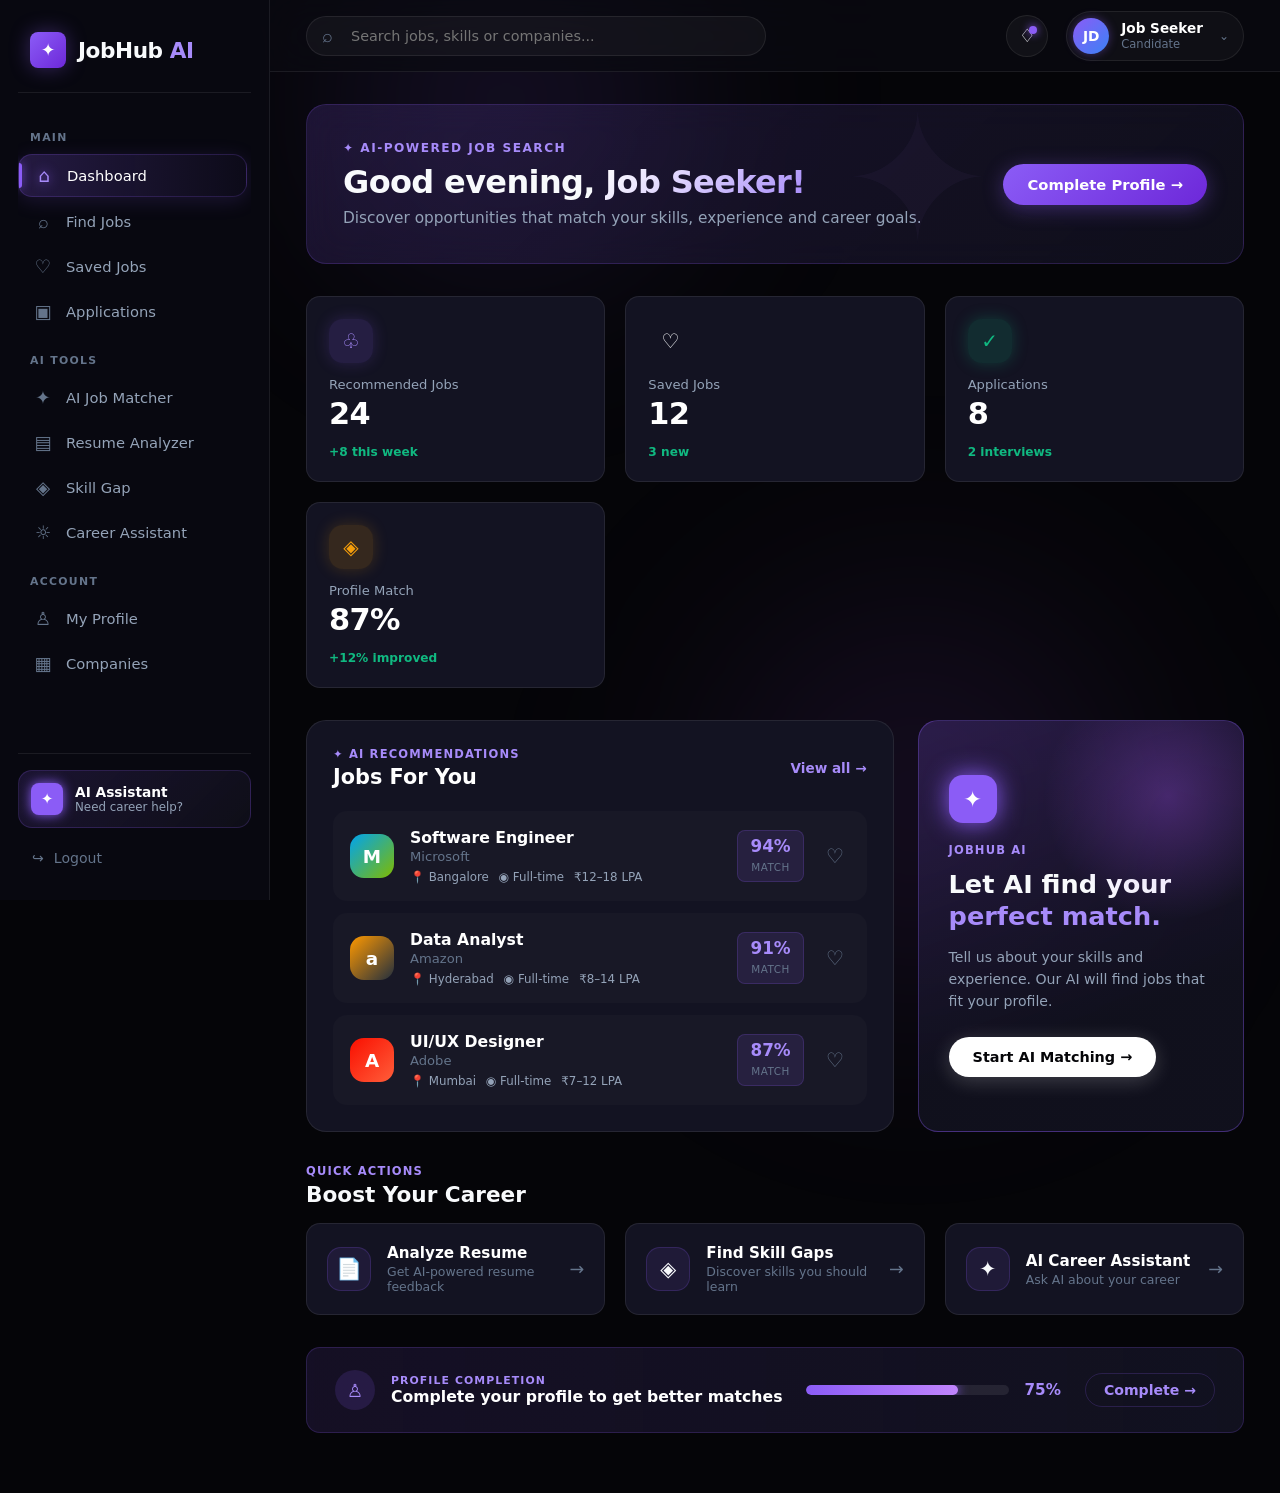
==== FrontEnd/pages/dashboard.html @ 80e3de75 "feat: complete JobHub AI Portal frontend suite and Java backend engine" ====
<!DOCTYPE html>
<html lang="en">

<head>
    <meta charset="UTF-8">
    <meta name="viewport" content="width=device-width, initial-scale=1.0">

    <title>Dashboard | JobHub AI</title>

    <link rel="stylesheet" href="../css/dashboard.css">
</head>

<body>

    <!-- ============================= -->
    <!-- SIDEBAR -->
    <!-- ============================= -->

    <aside class="sidebar">

        <div class="logo">
            <span class="logo-icon">✦</span>
            <span>JobHub <b>AI</b></span>
        </div>

        <nav class="sidebar-nav">

            <p class="nav-title">MAIN</p>

            <a href="dashboard.html" class="nav-item active">
                <span>⌂</span>
                Dashboard
            </a>

            <a href="job.html" class="nav-item">
                <span>⌕</span>
                Find Jobs
            </a>

            <a href="saved-jobs.html" class="nav-item">
                <span>♡</span>
                Saved Jobs
            </a>

            <a href="application.html" class="nav-item">
                <span>▣</span>
                Applications
            </a>


            <p class="nav-title">AI TOOLS</p>

            <a href="ai-matcher.html" class="nav-item">
                <span>✦</span>
                AI Job Matcher
            </a>

            <a href="resume-analyzer.html" class="nav-item">
                <span>▤</span>
                Resume Analyzer
            </a>

            <a href="skill-gap.html" class="nav-item">
                <span>◈</span>
                Skill Gap
            </a>

            <a href="career-assistant.html" class="nav-item">
                <span>☼</span>
                Career Assistant
            </a>


            <p class="nav-title">ACCOUNT</p>

            <a href="profile.html" class="nav-item">
                <span>♙</span>
                My Profile
            </a>

            <a href="companies.html" class="nav-item">
                <span>▦</span>
                Companies
            </a>

        </nav>


        <!-- SIDEBAR BOTTOM -->

        <div class="sidebar-bottom">

            <div class="ai-mini-card">

                <div class="ai-mini-icon">✦</div>

                <div>
                    <strong>AI Assistant</strong>
                    <p>Need career help?</p>
                </div>

            </div>

            <a href="login.html" class="logout-btn">
                <span>↪</span>
                Logout
            </a>

        </div>

    </aside>


    <!-- ============================= -->
    <!-- MAIN CONTENT -->
    <!-- ============================= -->

    <main class="main-content">

        <!-- TOP NAVBAR -->

        <header class="topbar">

            <div class="mobile-logo">
                ✦ JobHub <b>AI</b>
            </div>

            <div class="topbar-search">

                <span>⌕</span>

                <input
                    type="text"
                    id="dashboardSearch"
                    placeholder="Search jobs, skills or companies..."
                >

            </div>

            <div class="topbar-right">

                <button class="notification-btn" id="notificationBtn">
                    ♢
                    <span class="notification-dot"></span>
                </button>

                <div class="profile-mini" id="profileMenu">

                    <div class="avatar">
                        JD
                    </div>

                    <div class="profile-mini-info">
                        <strong>Job Seeker</strong>
                        <span>Candidate</span>
                    </div>

                    <span class="profile-arrow">⌄</span>

                </div>

            </div>

        </header>


        <!-- ============================= -->
        <!-- DASHBOARD BODY -->
        <!-- ============================= -->

        <section class="dashboard-body">


            <!-- WELCOME -->

            <div class="welcome-section">

                <div>

                    <p class="welcome-label">
                        ✦ AI-POWERED JOB SEARCH
                    </p>

                    <h1>
                        Welcome back,
                        <span>Job Seeker!</span>
                    </h1>

                    <p class="welcome-text">
                        Discover opportunities that match your skills,
                        experience and career goals.
                    </p>

                </div>

                <a href="profile.html" class="profile-complete">
                    Complete Profile →
                </a>

            </div>


            <!-- STATS -->

            <div class="stats-grid">

                <div class="stat-card">

                    <div class="stat-icon purple">
                        ♧
                    </div>

                    <div>
                        <span>Recommended Jobs</span>
                        <strong>24</strong>
                    </div>

                    <small>+8 this week</small>

                </div>


                <div class="stat-card">

                    <div class="stat-icon blue">
                        ♡
                    </div>

                    <div>
                        <span>Saved Jobs</span>
                        <strong>12</strong>
                    </div>

                    <small>3 new</small>

                </div>


                <div class="stat-card">

                    <div class="stat-icon green">
                        ✓
                    </div>

                    <div>
                        <span>Applications</span>
                        <strong>8</strong>
                    </div>

                    <small>2 interviews</small>

                </div>


                <div class="stat-card">

                    <div class="stat-icon orange">
                        ◈
                    </div>

                    <div>
                        <span>Profile Match</span>
                        <strong>87%</strong>
                    </div>

                    <small>+12% improved</small>

                </div>

            </div>


            <!-- MAIN GRID -->

            <div class="content-grid">


                <!-- RECOMMENDED JOBS -->

                <section class="dashboard-card jobs-card">

                    <div class="card-heading">

                        <div>

                            <span class="card-kicker">
                                ✦ AI RECOMMENDATIONS
                            </span>

                            <h2>Jobs For You</h2>

                        </div>

                        <a href="job.html">
                            View all →
                        </a>

                    </div>


                    <!-- JOB 1 -->

                    <div class="job-item">

                        <div class="company-logo microsoft">
                            M
                        </div>

                        <div class="job-info">

                            <h3>Software Engineer</h3>

                            <p>Microsoft</p>

                            <div class="job-meta">
                                <span>📍 Bangalore</span>
                                <span>◉ Full-time</span>
                                <span>₹12–18 LPA</span>
                            </div>

                        </div>

                        <div class="match-score">
                            <strong>94%</strong>
                            <span>Match</span>
                        </div>

                        <button class="save-job">♡</button>

                    </div>


                    <!-- JOB 2 -->

                    <div class="job-item">

                        <div class="company-logo amazon">
                            a
                        </div>

                        <div class="job-info">

                            <h3>Data Analyst</h3>

                            <p>Amazon</p>

                            <div class="job-meta">
                                <span>📍 Hyderabad</span>
                                <span>◉ Full-time</span>
                                <span>₹8–14 LPA</span>
                            </div>

                        </div>

                        <div class="match-score">
                            <strong>91%</strong>
                            <span>Match</span>
                        </div>

                        <button class="save-job">♡</button>

                    </div>


                    <!-- JOB 3 -->

                    <div class="job-item">

                        <div class="company-logo adobe">
                            A
                        </div>

                        <div class="job-info">

                            <h3>UI/UX Designer</h3>

                            <p>Adobe</p>

                            <div class="job-meta">
                                <span>📍 Mumbai</span>
                                <span>◉ Full-time</span>
                                <span>₹7–12 LPA</span>
                            </div>

                        </div>

                        <div class="match-score">
                            <strong>87%</strong>
                            <span>Match</span>
                        </div>

                        <button class="save-job">♡</button>

                    </div>

                </section>


                <!-- AI CAREER CARD -->

                <section class="dashboard-card ai-card">

                    <div class="ai-glow"></div>

                    <div class="ai-icon">
                        ✦
                    </div>

                    <span class="card-kicker">
                        JOBHUB AI
                    </span>

                    <h2>
                        Let AI find your
                        <span>perfect match.</span>
                    </h2>

                    <p>
                        Tell us about your skills and experience.
                        Our AI will find jobs that fit your profile.
                    </p>

                    <a href="ai-matcher.html" class="ai-button">
                        Start AI Matching →
                    </a>

                </section>

            </div>


            <!-- QUICK ACTIONS -->

            <section class="quick-section">

                <div class="section-title">

                    <div>
                        <span class="card-kicker">QUICK ACTIONS</span>
                        <h2>Boost Your Career</h2>
                    </div>

                </div>


                <div class="quick-grid">


                    <a href="resume-analyzer.html" class="quick-card">

                        <div class="quick-icon">
                            📄
                        </div>

                        <div>
                            <h3>Analyze Resume</h3>
                            <p>Get AI-powered resume feedback</p>
                        </div>

                        <span>→</span>

                    </a>


                    <a href="skill-gap.html" class="quick-card">

                        <div class="quick-icon">
                            ◈
                        </div>

                        <div>
                            <h3>Find Skill Gaps</h3>
                            <p>Discover skills you should learn</p>
                        </div>

                        <span>→</span>

                    </a>


                    <a href="career-assistant.html" class="quick-card">

                        <div class="quick-icon">
                            ✦
                        </div>

                        <div>
                            <h3>AI Career Assistant</h3>
                            <p>Ask AI about your career</p>
                        </div>

                        <span>→</span>

                    </a>

                </div>

            </section>


            <!-- PROFILE COMPLETION -->

            <section class="profile-progress-card">

                <div class="progress-info">

                    <div class="progress-icon">
                        ♙
                    </div>

                    <div>

                        <span>PROFILE COMPLETION</span>

                        <h3>
                            Complete your profile to get better matches
                        </h3>

                    </div>

                </div>


                <div class="progress-container">

                    <div class="progress-bar">

                        <div
                            class="progress-fill"
                            style="width: 75%;"
                        ></div>

                    </div>

                    <strong>75%</strong>

                </div>


                <a href="profile.html">
                    Complete →
                </a>

            </section>


        </section>

    </main>


    <script src="../js/dashboard.js"></script>

</body>

</html>
---- FrontEnd/css/dashboard.css ----
/* =========================================================
   JOBHUB AI - DASHBOARD STYLES
   Purple + Black + Glassmorphism AI Portal Theme
   ========================================================= */

:root {
    --primary: #8b5cf6;
    --primary-dark: #6d28d9;
    --primary-light: #a78bfa;
    --primary-glow: rgba(139, 92, 246, 0.35);
    --secondary-glow: rgba(168, 85, 247, 0.25);

    --black: #050508;
    --dark: #0a0a12;
    --dark-surface: #0f0f1a;
    --dark-card: #131322;
    --dark-card-hover: #19192c;
    --dark-border: rgba(139, 92, 246, 0.2);
    --border-subtle: rgba(255, 255, 255, 0.08);

    --text: #f8fafc;
    --text-secondary: #94a3b8;
    --text-muted: #64748b;

    --success: #10b981;
    --success-glow: rgba(16, 185, 129, 0.25);
    --warning: #f59e0b;
    --danger: #ef4444;
    --info: #38bdf8;

    --font: 'Segoe UI', system-ui, -apple-system, BlinkMacSystemFont, Roboto, sans-serif;
    --radius-sm: 8px;
    --radius-md: 14px;
    --radius-lg: 20px;
    --radius-full: 9999px;

    --transition: all 0.3s cubic-bezier(0.4, 0, 0.2, 1);
}

* {
    margin: 0;
    padding: 0;
    box-sizing: border-box;
}

body {
    font-family: var(--font);
    background: var(--black);
    color: var(--text);
    min-height: 100vh;
    display: flex;
    overflow-x: hidden;
    position: relative;
}

/* Ambient Moving AI Background Orbs */
body::before,
body::after {
    content: '';
    position: fixed;
    border-radius: 50%;
    pointer-events: none;
    z-index: 0;
    filter: blur(100px);
}

body::before {
    width: 500px;
    height: 500px;
    background: radial-gradient(circle, rgba(139, 92, 246, 0.18), transparent 70%);
    top: -150px;
    left: 20%;
    animation: floatOrbOne 18s ease-in-out infinite alternate;
}

body::after {
    width: 600px;
    height: 600px;
    background: radial-gradient(circle, rgba(168, 85, 247, 0.14), transparent 70%);
    bottom: -200px;
    right: 5%;
    animation: floatOrbTwo 22s ease-in-out infinite alternate;
}

@keyframes floatOrbOne {
    0% { transform: translate(0, 0) scale(1); }
    50% { transform: translate(80px, 60px) scale(1.15); }
    100% { transform: translate(-60px, 90px) scale(0.95); }
}

@keyframes floatOrbTwo {
    0% { transform: translate(0, 0) scale(1); }
    50% { transform: translate(-100px, -70px) scale(1.2); }
    100% { transform: translate(70px, -50px) scale(0.9); }
}

/* Custom Scrollbar */
::-webkit-scrollbar {
    width: 8px;
    height: 8px;
}
::-webkit-scrollbar-track {
    background: var(--dark);
}
::-webkit-scrollbar-thumb {
    background: rgba(139, 92, 246, 0.35);
    border-radius: var(--radius-full);
}
::-webkit-scrollbar-thumb:hover {
    background: var(--primary);
}

a {
    color: inherit;
    text-decoration: none;
}

button, input, select, textarea {
    font-family: inherit;
    outline: none;
}

/* =========================================================
   SIDEBAR
   ========================================================= */

.sidebar {
    width: 270px;
    min-height: 100vh;
    background: rgba(10, 10, 18, 0.85);
    backdrop-filter: blur(24px);
    -webkit-backdrop-filter: blur(24px);
    border-right: 1px solid var(--border-subtle);
    display: flex;
    flex-direction: column;
    padding: 24px 18px;
    position: fixed;
    top: 0;
    left: 0;
    bottom: 0;
    z-index: 50;
    transition: var(--transition);
}

.logo {
    display: flex;
    align-items: center;
    gap: 12px;
    font-size: 1.35rem;
    font-weight: 700;
    letter-spacing: -0.02em;
    padding: 8px 12px 24px 12px;
    border-bottom: 1px solid var(--border-subtle);
    margin-bottom: 20px;
}

.logo-icon {
    width: 36px;
    height: 36px;
    border-radius: var(--radius-sm);
    background: linear-gradient(135deg, var(--primary), var(--primary-dark));
    color: #fff;
    display: grid;
    place-items: center;
    font-size: 1.1rem;
    box-shadow: 0 0 20px var(--primary-glow);
    animation: pulseIcon 4s ease-in-out infinite;
}

.logo b {
    color: var(--primary-light);
    font-weight: 800;
}

@keyframes pulseIcon {
    0%, 100% { box-shadow: 0 0 15px var(--primary-glow); }
    50% { box-shadow: 0 0 30px var(--primary); }
}

.sidebar-nav {
    flex: 1;
    display: flex;
    flex-direction: column;
    gap: 4px;
    overflow-y: auto;
    padding-right: 4px;
}

.nav-title {
    font-size: 0.68rem;
    letter-spacing: 0.12em;
    font-weight: 700;
    color: var(--text-muted);
    margin: 18px 12px 6px 12px;
}

.nav-item {
    display: flex;
    align-items: center;
    gap: 12px;
    padding: 10px 14px;
    border-radius: var(--radius-md);
    color: var(--text-secondary);
    font-size: 0.92rem;
    font-weight: 500;
    transition: var(--transition);
    position: relative;
}

.nav-item span {
    font-size: 1.15rem;
    width: 22px;
    text-align: center;
    color: var(--text-muted);
    transition: var(--transition);
}

.nav-item:hover {
    color: var(--text);
    background: rgba(139, 92, 246, 0.08);
    transform: translateX(4px);
}

.nav-item:hover span {
    color: var(--primary-light);
}

.nav-item.active {
    color: #fff;
    background: linear-gradient(90deg, rgba(139, 92, 246, 0.22), rgba(139, 92, 246, 0.04));
    border: 1px solid var(--dark-border);
    box-shadow: 0 4px 20px rgba(139, 92, 246, 0.15);
}

.nav-item.active span {
    color: var(--primary-light);
    text-shadow: 0 0 12px var(--primary);
}

.nav-item.active::before {
    content: '';
    position: absolute;
    left: 0;
    top: 20%;
    bottom: 20%;
    width: 3px;
    background: var(--primary);
    border-radius: 0 var(--radius-sm) var(--radius-sm) 0;
    box-shadow: 0 0 10px var(--primary);
}

/* Sidebar Bottom Widget */
.sidebar-bottom {
    margin-top: auto;
    padding-top: 16px;
    border-top: 1px solid var(--border-subtle);
    display: flex;
    flex-direction: column;
    gap: 12px;
}

.ai-mini-card {
    background: linear-gradient(135deg, rgba(139, 92, 246, 0.15), rgba(16, 16, 26, 0.8));
    border: 1px solid var(--dark-border);
    border-radius: var(--radius-md);
    padding: 12px;
    display: flex;
    align-items: center;
    gap: 12px;
    cursor: pointer;
    transition: var(--transition);
    position: relative;
    overflow: hidden;
}

.ai-mini-card:hover {
    border-color: var(--primary-light);
    transform: translateY(-2px);
    box-shadow: 0 6px 20px rgba(139, 92, 246, 0.25);
}

.ai-mini-icon {
    width: 32px;
    height: 32px;
    background: var(--primary);
    color: #fff;
    border-radius: var(--radius-sm);
    display: grid;
    place-items: center;
    font-size: 0.95rem;
    box-shadow: 0 0 12px var(--primary);
}

.ai-mini-card strong {
    font-size: 0.86rem;
    display: block;
    color: #fff;
}

.ai-mini-card p {
    font-size: 0.74rem;
    color: var(--text-secondary);
}

.logout-btn {
    display: flex;
    align-items: center;
    gap: 10px;
    padding: 10px 14px;
    border-radius: var(--radius-md);
    color: var(--text-muted);
    font-size: 0.88rem;
    transition: var(--transition);
}

.logout-btn:hover {
    color: var(--danger);
    background: rgba(239, 68, 68, 0.1);
}

/* =========================================================
   MAIN CONTENT & TOPBAR
   ========================================================= */

.main-content {
    margin-left: 270px;
    flex: 1;
    display: flex;
    flex-direction: column;
    min-height: 100vh;
    z-index: 10;
    position: relative;
}

.topbar {
    height: 72px;
    background: rgba(10, 10, 18, 0.7);
    backdrop-filter: blur(20px);
    -webkit-backdrop-filter: blur(20px);
    border-bottom: 1px solid var(--border-subtle);
    padding: 0 36px;
    display: flex;
    align-items: center;
    justify-content: space-between;
    gap: 24px;
    position: sticky;
    top: 0;
    z-index: 40;
}

.mobile-logo {
    display: none;
    font-weight: 700;
    font-size: 1.15rem;
    color: #fff;
}

.mobile-logo b {
    color: var(--primary-light);
}

.topbar-search {
    flex: 1;
    max-width: 460px;
    position: relative;
    display: flex;
    align-items: center;
}

.topbar-search span {
    position: absolute;
    left: 16px;
    color: var(--text-muted);
    font-size: 1.1rem;
    pointer-events: none;
}

.topbar-search input {
    width: 100%;
    background: rgba(255, 255, 255, 0.04);
    border: 1px solid var(--border-subtle);
    border-radius: var(--radius-full);
    padding: 11px 18px 11px 44px;
    color: var(--text);
    font-size: 0.9rem;
    transition: var(--transition);
}

.topbar-search input:focus {
    background: rgba(139, 92, 246, 0.08);
    border-color: var(--primary);
    box-shadow: 0 0 16px rgba(139, 92, 246, 0.25);
}

.topbar-right {
    display: flex;
    align-items: center;
    gap: 18px;
    position: relative;
}

.notification-btn {
    width: 42px;
    height: 42px;
    border-radius: var(--radius-full);
    background: rgba(255, 255, 255, 0.04);
    border: 1px solid var(--border-subtle);
    color: var(--text);
    display: grid;
    place-items: center;
    cursor: pointer;
    font-size: 1.15rem;
    position: relative;
    transition: var(--transition);
}

.notification-btn:hover {
    background: rgba(139, 92, 246, 0.15);
    border-color: var(--primary);
    transform: scale(1.05);
}

.notification-dot {
    position: absolute;
    top: 10px;
    right: 10px;
    width: 8px;
    height: 8px;
    background: var(--primary);
    border-radius: 50%;
    box-shadow: 0 0 8px var(--primary);
    animation: blinkDot 2s infinite;
}

@keyframes blinkDot {
    0%, 100% { opacity: 1; transform: scale(1); }
    50% { opacity: 0.4; transform: scale(0.8); }
}

.profile-mini {
    display: flex;
    align-items: center;
    gap: 12px;
    padding: 6px 14px 6px 6px;
    border-radius: var(--radius-full);
    background: rgba(255, 255, 255, 0.03);
    border: 1px solid var(--border-subtle);
    cursor: pointer;
    transition: var(--transition);
}

.profile-mini:hover {
    border-color: var(--dark-border);
    background: rgba(139, 92, 246, 0.08);
}

.avatar {
    width: 36px;
    height: 36px;
    border-radius: 50%;
    background: linear-gradient(135deg, #8b5cf6, #3b82f6);
    color: #fff;
    display: grid;
    place-items: center;
    font-weight: 700;
    font-size: 0.86rem;
    box-shadow: 0 0 10px rgba(139, 92, 246, 0.4);
}

.profile-mini-info {
    display: flex;
    flex-direction: column;
}

.profile-mini-info strong {
    font-size: 0.85rem;
    color: #fff;
    line-height: 1.2;
}

.profile-mini-info span {
    font-size: 0.72rem;
    color: var(--text-muted);
}

.profile-arrow {
    color: var(--text-muted);
    font-size: 0.75rem;
    margin-left: 4px;
}

/* =========================================================
   DASHBOARD BODY
   ========================================================= */

.dashboard-body {
    padding: 32px 36px 60px 36px;
    display: flex;
    flex-direction: column;
    gap: 32px;
    max-width: 1400px;
    width: 100%;
}

/* Welcome Hero */
.welcome-section {
    background: linear-gradient(135deg, rgba(139, 92, 246, 0.16) 0%, rgba(19, 19, 34, 0.7) 100%);
    border: 1px solid var(--dark-border);
    border-radius: var(--radius-lg);
    padding: 36px;
    display: flex;
    align-items: center;
    justify-content: space-between;
    gap: 24px;
    position: relative;
    overflow: hidden;
    backdrop-filter: blur(16px);
}

.welcome-section::after {
    content: '✦';
    position: absolute;
    right: 250px;
    top: -30px;
    font-size: 180px;
    opacity: 0.04;
    color: var(--primary-light);
    pointer-events: none;
    user-select: none;
    animation: rotateSlow 40s linear infinite;
}

@keyframes rotateSlow {
    from { transform: rotate(0deg); }
    to { transform: rotate(360deg); }
}

.welcome-label {
    font-size: 0.76rem;
    font-weight: 700;
    letter-spacing: 0.12em;
    color: var(--primary-light);
    margin-bottom: 8px;
    display: flex;
    align-items: center;
    gap: 6px;
}

.welcome-section h1 {
    font-size: 2rem;
    font-weight: 800;
    letter-spacing: -0.02em;
    margin-bottom: 8px;
}

.welcome-section h1 span {
    background: linear-gradient(135deg, #fff, var(--primary-light));
    -webkit-background-clip: text;
    -webkit-text-fill-color: transparent;
}

.welcome-text {
    color: var(--text-secondary);
    font-size: 0.96rem;
    max-width: 580px;
}

.profile-complete {
    background: linear-gradient(135deg, var(--primary), var(--primary-dark));
    color: #fff;
    padding: 12px 24px;
    border-radius: var(--radius-full);
    font-weight: 600;
    font-size: 0.92rem;
    box-shadow: 0 4px 20px var(--primary-glow);
    transition: var(--transition);
    white-space: nowrap;
    display: inline-flex;
    align-items: center;
    gap: 8px;
}

.profile-complete:hover {
    transform: translateY(-2px);
    box-shadow: 0 8px 30px rgba(139, 92, 246, 0.5);
}

/* =========================================================
   STATISTICS CARDS
   ========================================================= */

.stats-grid {
    display: grid;
    grid-template-columns: repeat(auto-fit, minmax(240px, 1fr));
    gap: 20px;
}

.stat-card {
    background: var(--dark-card);
    border: 1px solid var(--border-subtle);
    border-radius: var(--radius-md);
    padding: 22px;
    display: flex;
    flex-direction: column;
    gap: 14px;
    transition: var(--transition);
    position: relative;
    overflow: hidden;
}

.stat-card::before {
    content: '';
    position: absolute;
    inset: 0;
    background: radial-gradient(circle at top right, rgba(139, 92, 246, 0.08), transparent 70%);
    opacity: 0;
    transition: var(--transition);
}

.stat-card:hover {
    border-color: var(--dark-border);
    transform: translateY(-4px);
    box-shadow: 0 12px 30px rgba(0, 0, 0, 0.4);
}

.stat-card:hover::before {
    opacity: 1;
}

.stat-icon {
    width: 44px;
    height: 44px;
    border-radius: var(--radius-md);
    display: grid;
    place-items: center;
    font-size: 1.25rem;
}

.stat-icon.purple {
    background: rgba(139, 92, 246, 0.15);
    color: var(--primary-light);
    box-shadow: 0 0 16px rgba(139, 92, 246, 0.2);
}

.stat-icon.green {
    background: rgba(16, 185, 129, 0.15);
    color: var(--success);
    box-shadow: 0 0 16px var(--success-glow);
}

.stat-icon.orange {
    background: rgba(245, 158, 11, 0.15);
    color: var(--warning);
    box-shadow: 0 0 16px rgba(245, 158, 11, 0.2);
}

.stat-card span {
    font-size: 0.82rem;
    color: var(--text-secondary);
    display: block;
    margin-bottom: 4px;
}

.stat-card strong {
    font-size: 1.9rem;
    font-weight: 800;
    color: #fff;
    letter-spacing: -0.02em;
}

.stat-card small {
    font-size: 0.76rem;
    color: var(--success);
    font-weight: 600;
}

/* =========================================================
   CONTENT GRID: JOBS & AI BANNER
   ========================================================= */

.content-grid {
    display: grid;
    grid-template-columns: 1.8fr 1fr;
    gap: 24px;
}

.dashboard-card {
    background: var(--dark-card);
    border: 1px solid var(--border-subtle);
    border-radius: var(--radius-lg);
    padding: 26px;
    position: relative;
    overflow: hidden;
    transition: var(--transition);
}

.dashboard-card:hover {
    border-color: rgba(139, 92, 246, 0.25);
}

.card-heading {
    display: flex;
    align-items: center;
    justify-content: space-between;
    margin-bottom: 22px;
}

.card-kicker {
    font-size: 0.72rem;
    font-weight: 700;
    letter-spacing: 0.1em;
    color: var(--primary-light);
    display: block;
    margin-bottom: 4px;
}

.card-heading h2 {
    font-size: 1.3rem;
    font-weight: 700;
    color: #fff;
}

.card-heading a {
    color: var(--primary-light);
    font-size: 0.85rem;
    font-weight: 600;
    transition: var(--transition);
}

.card-heading a:hover {
    color: #fff;
    transform: translateX(4px);
}

/* Job List Items */
.job-item {
    display: flex;
    align-items: center;
    gap: 16px;
    padding: 16px;
    border-radius: var(--radius-md);
    background: rgba(255, 255, 255, 0.02);
    border: 1px solid transparent;
    margin-bottom: 12px;
    transition: var(--transition);
}

.job-item:last-child {
    margin-bottom: 0;
}

.job-item:hover {
    background: rgba(139, 92, 246, 0.06);
    border-color: var(--dark-border);
    transform: translateX(4px);
}

.company-logo {
    width: 44px;
    height: 44px;
    border-radius: var(--radius-md);
    display: grid;
    place-items: center;
    font-size: 1.15rem;
    font-weight: 800;
    color: #fff;
    flex-shrink: 0;
}

.company-logo.microsoft {
    background: linear-gradient(135deg, #00a4ef, #7fba00);
}

.company-logo.amazon {
    background: linear-gradient(135deg, #ff9900, #232f3e);
}

.company-logo.adobe {
    background: linear-gradient(135deg, #fa0f00, #ff5e3a);
}

.company-logo.google {
    background: linear-gradient(135deg, #ea4335, #4285f4);
}

.company-logo.meta {
    background: linear-gradient(135deg, #0668e1, #a033ff);
}

.job-info {
    flex: 1;
}

.job-info h3 {
    font-size: 0.98rem;
    font-weight: 600;
    color: #fff;
    margin-bottom: 2px;
}

.job-info p {
    font-size: 0.82rem;
    color: var(--text-muted);
    margin-bottom: 6px;
}

.job-meta {
    display: flex;
    flex-wrap: wrap;
    gap: 10px;
    font-size: 0.74rem;
    color: var(--text-secondary);
}

.job-meta span {
    display: inline-flex;
    align-items: center;
    gap: 4px;
}

.match-score {
    text-align: center;
    padding: 6px 12px;
    border-radius: var(--radius-sm);
    background: rgba(139, 92, 246, 0.12);
    border: 1px solid var(--dark-border);
    flex-shrink: 0;
}

.match-score strong {
    font-size: 1.05rem;
    color: var(--primary-light);
    display: block;
    line-height: 1.1;
}

.match-score span {
    font-size: 0.65rem;
    color: var(--text-muted);
    text-transform: uppercase;
    letter-spacing: 0.05em;
}

.save-job {
    background: transparent;
    border: none;
    color: var(--text-muted);
    font-size: 1.25rem;
    cursor: pointer;
    padding: 6px;
    transition: var(--transition);
}

.save-job:hover,
.save-job.saved {
    color: var(--primary-light);
    transform: scale(1.15);
}

/* AI Career Card (Right) */
.ai-card {
    background: linear-gradient(160deg, rgba(139, 92, 246, 0.22) 0%, rgba(17, 17, 30, 0.95) 70%);
    border: 1px solid rgba(139, 92, 246, 0.35);
    display: flex;
    flex-direction: column;
    justify-content: center;
    align-items: flex-start;
    padding: 36px 30px;
    position: relative;
    overflow: hidden;
}

.ai-glow {
    position: absolute;
    width: 250px;
    height: 250px;
    border-radius: 50%;
    background: radial-gradient(circle, rgba(168, 85, 247, 0.3), transparent 70%);
    top: -50px;
    right: -50px;
    pointer-events: none;
    animation: pulseGlow 6s ease-in-out infinite alternate;
}

@keyframes pulseGlow {
    from { transform: scale(0.9); opacity: 0.6; }
    to { transform: scale(1.2); opacity: 0.9; }
}

.ai-icon {
    width: 48px;
    height: 48px;
    background: var(--primary);
    border-radius: var(--radius-md);
    color: #fff;
    display: grid;
    place-items: center;
    font-size: 1.4rem;
    margin-bottom: 20px;
    box-shadow: 0 0 24px var(--primary);
}

.ai-card h2 {
    font-size: 1.6rem;
    font-weight: 800;
    line-height: 1.25;
    margin: 8px 0 14px 0;
}

.ai-card h2 span {
    color: var(--primary-light);
    display: block;
}

.ai-card p {
    color: var(--text-secondary);
    font-size: 0.88rem;
    line-height: 1.55;
    margin-bottom: 24px;
}

.ai-button {
    background: #fff;
    color: var(--black);
    font-weight: 700;
    font-size: 0.9rem;
    padding: 12px 24px;
    border-radius: var(--radius-full);
    transition: var(--transition);
    box-shadow: 0 4px 20px rgba(255, 255, 255, 0.2);
}

.ai-button:hover {
    background: var(--primary-light);
    color: #fff;
    box-shadow: 0 6px 25px var(--primary-glow);
    transform: translateY(-2px);
}

/* =========================================================
   QUICK ACTIONS
   ========================================================= */

.quick-section {
    display: flex;
    flex-direction: column;
    gap: 16px;
}

.section-title h2 {
    font-size: 1.35rem;
    font-weight: 700;
}

.quick-grid {
    display: grid;
    grid-template-columns: repeat(auto-fit, minmax(280px, 1fr));
    gap: 20px;
}

.quick-card {
    background: var(--dark-card);
    border: 1px solid var(--border-subtle);
    border-radius: var(--radius-md);
    padding: 20px;
    display: flex;
    align-items: center;
    gap: 16px;
    transition: var(--transition);
    position: relative;
    overflow: hidden;
}

.quick-card::after {
    content: '';
    position: absolute;
    bottom: 0;
    left: 0;
    right: 0;
    height: 2px;
    background: linear-gradient(90deg, transparent, var(--primary), transparent);
    opacity: 0;
    transition: var(--transition);
}

.quick-card:hover {
    border-color: var(--dark-border);
    transform: translateY(-3px);
    background: var(--dark-card-hover);
}

.quick-card:hover::after {
    opacity: 1;
}

.quick-icon {
    width: 44px;
    height: 44px;
    border-radius: var(--radius-md);
    background: rgba(139, 92, 246, 0.1);
    border: 1px solid var(--dark-border);
    display: grid;
    place-items: center;
    font-size: 1.3rem;
    flex-shrink: 0;
    transition: var(--transition);
}

.quick-card:hover .quick-icon {
    background: var(--primary);
    color: #fff;
    box-shadow: 0 0 20px var(--primary);
}

.quick-card h3 {
    font-size: 0.95rem;
    font-weight: 600;
    color: #fff;
    margin-bottom: 2px;
}

.quick-card p {
    font-size: 0.78rem;
    color: var(--text-muted);
}

.quick-card span:last-child {
    margin-left: auto;
    font-size: 1.1rem;
    color: var(--text-muted);
    transition: var(--transition);
}

.quick-card:hover span:last-child {
    color: var(--primary-light);
    transform: translateX(4px);
}

/* =========================================================
   PROFILE COMPLETION BAR
   ========================================================= */

.profile-progress-card {
    background: linear-gradient(90deg, rgba(139, 92, 246, 0.12), rgba(19, 19, 34, 0.9));
    border: 1px solid var(--dark-border);
    border-radius: var(--radius-md);
    padding: 22px 28px;
    display: flex;
    align-items: center;
    justify-content: space-between;
    gap: 24px;
    flex-wrap: wrap;
}

.progress-info {
    display: flex;
    align-items: center;
    gap: 16px;
}

.progress-icon {
    width: 40px;
    height: 40px;
    border-radius: 50%;
    background: rgba(139, 92, 246, 0.15);
    color: var(--primary-light);
    display: grid;
    place-items: center;
    font-size: 1.15rem;
}

.progress-info span {
    font-size: 0.68rem;
    letter-spacing: 0.1em;
    font-weight: 700;
    color: var(--primary-light);
    display: block;
}

.progress-info h3 {
    font-size: 0.98rem;
    font-weight: 600;
    color: #fff;
}

.progress-container {
    flex: 1;
    min-width: 220px;
    display: flex;
    align-items: center;
    gap: 16px;
}

.progress-bar {
    flex: 1;
    height: 10px;
    background: rgba(255, 255, 255, 0.08);
    border-radius: var(--radius-full);
    overflow: hidden;
    position: relative;
}

.progress-fill {
    height: 100%;
    background: linear-gradient(90deg, var(--primary), #c084fc);
    border-radius: var(--radius-full);
    box-shadow: 0 0 12px var(--primary);
    transition: width 1s ease-in-out;
}

.progress-container strong {
    font-size: 0.95rem;
    color: var(--primary-light);
}

.profile-progress-card a {
    color: var(--primary-light);
    font-weight: 600;
    font-size: 0.88rem;
    padding: 8px 18px;
    border-radius: var(--radius-full);
    border: 1px solid var(--dark-border);
    transition: var(--transition);
}

.profile-progress-card a:hover {
    background: var(--primary);
    color: #fff;
    box-shadow: 0 0 15px var(--primary-glow);
}

/* =========================================================
   RESPONSIVE DESIGN
   ========================================================= */

@media (max-width: 1024px) {
    .content-grid {
        grid-template-columns: 1fr;
    }
}

@media (max-width: 860px) {
    .sidebar {
        transform: translateX(-100%);
    }

    .sidebar.open {
        transform: translateX(0);
    }

    .main-content {
        margin-left: 0;
    }

    .mobile-logo {
        display: block;
    }

    .topbar {
        padding: 0 20px;
    }

    .dashboard-body {
        padding: 24px 20px 40px 20px;
    }

    .welcome-section {
        flex-direction: column;
        align-items: flex-start;
        padding: 24px;
    }
}
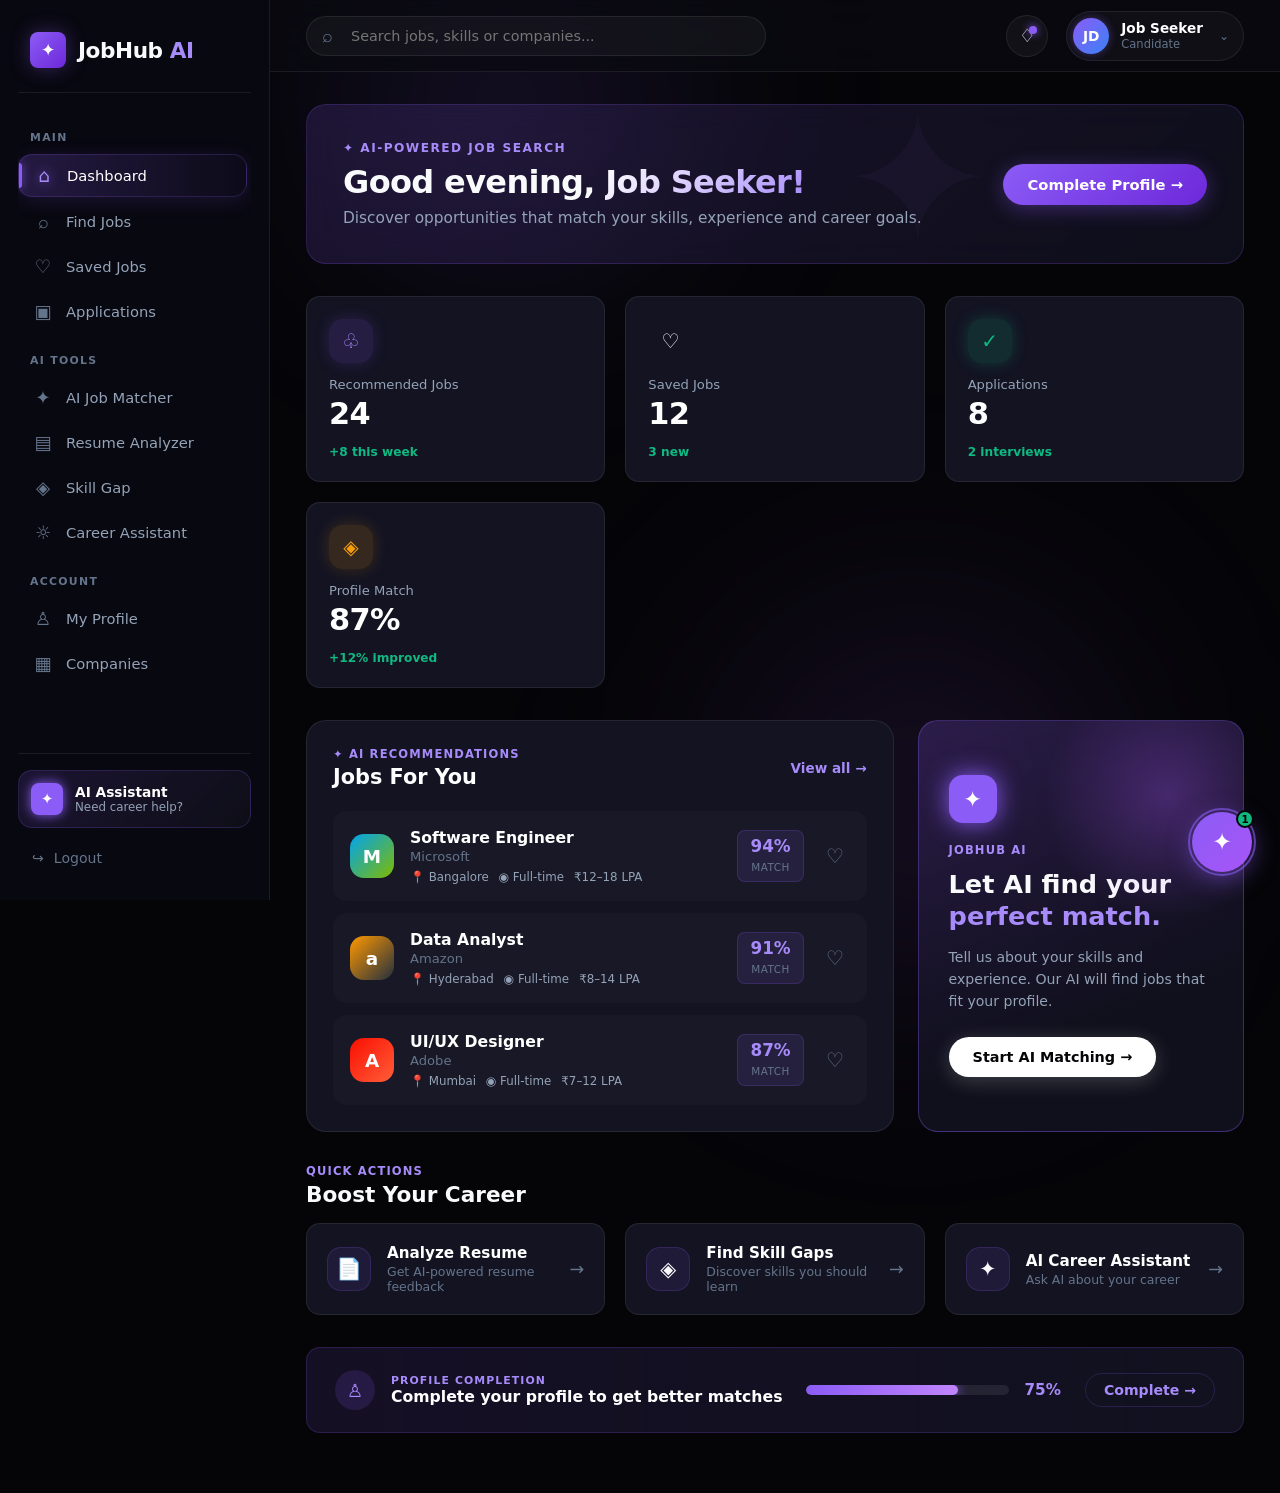
==== commit d84f8e09: "feat: implement AI Skill Finder Hero with real-time neural requisition matching and floating AI Chat" ====
--- a/FrontEnd/pages/dashboard.html
+++ b/FrontEnd/pages/dashboard.html
@@ -548,6 +548,41 @@
 
     </main>
 
+    <!-- FLOATING AI CHATBOT WIDGET -->
+    <div class="floating-chat-container" id="jobhubFloatingChat">
+        <div class="floating-chat-window" id="floatingChatWindow">
+            <div class="floating-chat-header">
+                <div class="floating-bot-info">
+                    <div class="floating-bot-avatar">✦</div>
+                    <div>
+                        <strong style="color:#fff; font-size:0.88rem; display:block;">JobHub AI Assistant</strong>
+                        <span style="color:#10b981; font-size:0.7rem;">● Online · Ready to Help</span>
+                    </div>
+                </div>
+                <div class="floating-chat-actions">
+                    <button id="floatingChatCloseBtn" title="Close Chat">✕</button>
+                </div>
+            </div>
+            <div class="floating-chat-body" id="floatingChatBody">
+                <div class="floating-msg ai">
+                    ✦ Hello! I'm your JobHub AI Career Assistant. Ask me anything about job matches, interview prep, salary negotiation, or resume tips!
+                </div>
+            </div>
+            <div class="floating-starters-row">
+                <div class="floating-chip">🎯 Match jobs for Java & React</div>
+                <div class="floating-chip">💼 Salary tips for ₹30 LPA</div>
+                <div class="floating-chip">📝 How to pass ATS test?</div>
+            </div>
+            <div class="floating-chat-input-bar">
+                <input type="text" id="floatingChatInput" placeholder="Ask AI anything about jobs..." autocomplete="off">
+                <button class="floating-chat-send" id="floatingChatSendBtn">➤</button>
+            </div>
+        </div>
+        <div class="floating-chat-launcher" id="floatingChatLauncher" title="Ask JobHub AI Career Coach">
+            <span>✦</span>
+            <div class="launcher-badge">1</div>
+        </div>
+    </div>
 
     <script src="../js/dashboard.js"></script>
 
--- a/FrontEnd/css/dashboard.css
+++ b/FrontEnd/css/dashboard.css
@@ -1170,3 +1170,251 @@
         padding: 24px;
     }
 }
+
+/* =========================================================
+   FLOATING AI CAREER CHATBOT WIDGET
+   ========================================================= */
+
+.floating-chat-container {
+    position: fixed;
+    bottom: 28px;
+    right: 28px;
+    z-index: 9999;
+    font-family: var(--font);
+}
+
+.floating-chat-launcher {
+    width: 60px;
+    height: 60px;
+    border-radius: 50%;
+    background: linear-gradient(135deg, var(--primary), #a855f7);
+    color: #fff;
+    display: grid;
+    place-items: center;
+    font-size: 1.5rem;
+    cursor: pointer;
+    box-shadow: 0 6px 25px rgba(139, 92, 246, 0.5);
+    transition: all 0.3s cubic-bezier(0.4, 0, 0.2, 1);
+    position: relative;
+}
+
+.floating-chat-launcher:hover {
+    transform: scale(1.08);
+    box-shadow: 0 10px 35px rgba(139, 92, 246, 0.7);
+}
+
+.floating-chat-launcher::before {
+    content: '';
+    position: absolute;
+    inset: -4px;
+    border-radius: 50%;
+    border: 2px solid rgba(139, 92, 246, 0.6);
+    animation: pulseRing 2s infinite;
+}
+
+@keyframes pulseRing {
+    0% { transform: scale(1); opacity: 0.8; }
+    50% { transform: scale(1.15); opacity: 0.2; }
+    100% { transform: scale(1); opacity: 0.8; }
+}
+
+.launcher-badge {
+    position: absolute;
+    top: -2px;
+    right: -2px;
+    background: #10b981;
+    color: #000;
+    font-size: 0.65rem;
+    font-weight: 800;
+    width: 18px;
+    height: 18px;
+    border-radius: 50%;
+    display: grid;
+    place-items: center;
+    border: 2px solid #050505;
+}
+
+.floating-chat-window {
+    position: absolute;
+    bottom: 74px;
+    right: 0;
+    width: 380px;
+    height: 520px;
+    background: rgba(14, 14, 25, 0.95);
+    border: 1px solid rgba(139, 92, 246, 0.35);
+    border-radius: 20px;
+    box-shadow: 0 20px 60px rgba(0, 0, 0, 0.8), 0 0 30px rgba(139, 92, 246, 0.2);
+    backdrop-filter: blur(25px);
+    -webkit-backdrop-filter: blur(25px);
+    display: none;
+    flex-direction: column;
+    overflow: hidden;
+    animation: chatSlideUp 0.3s cubic-bezier(0.16, 1, 0.3, 1);
+    z-index: 10000;
+}
+
+@keyframes chatSlideUp {
+    from { opacity: 0; transform: translateY(20px) scale(0.95); }
+    to { opacity: 1; transform: translateY(0) scale(1); }
+}
+
+.floating-chat-window.open {
+    display: flex;
+}
+
+.floating-chat-header {
+    background: rgba(10, 10, 18, 0.85);
+    border-bottom: 1px solid rgba(255, 255, 255, 0.08);
+    padding: 14px 18px;
+    display: flex;
+    justify-content: space-between;
+    align-items: center;
+}
+
+.floating-bot-info {
+    display: flex;
+    align-items: center;
+    gap: 10px;
+}
+
+.floating-bot-avatar {
+    width: 34px;
+    height: 34px;
+    border-radius: 50%;
+    background: linear-gradient(135deg, var(--primary), #a855f7);
+    color: #fff;
+    display: grid;
+    place-items: center;
+    font-size: 0.95rem;
+    box-shadow: 0 0 12px var(--primary);
+}
+
+.floating-chat-actions button {
+    background: transparent;
+    border: none;
+    color: var(--text-muted);
+    font-size: 1rem;
+    cursor: pointer;
+    padding: 4px;
+    transition: color 0.2s;
+}
+
+.floating-chat-actions button:hover {
+    color: #fff;
+}
+
+.floating-chat-body {
+    flex: 1;
+    overflow-y: auto;
+    padding: 16px;
+    display: flex;
+    flex-direction: column;
+    gap: 12px;
+    font-size: 0.85rem;
+}
+
+.floating-msg {
+    max-width: 86%;
+    padding: 10px 14px;
+    border-radius: 14px;
+    line-height: 1.5;
+    animation: messageFade 0.25s ease-out;
+}
+
+.floating-msg.ai {
+    background: rgba(255, 255, 255, 0.04);
+    border: 1px solid rgba(139, 92, 246, 0.2);
+    color: var(--text);
+    border-top-left-radius: 2px;
+    margin-right: auto;
+}
+
+.floating-msg.user {
+    background: linear-gradient(135deg, var(--primary), var(--primary-dark));
+    color: #fff;
+    border-top-right-radius: 2px;
+    margin-left: auto;
+}
+
+.floating-starters-row {
+    display: flex;
+    gap: 6px;
+    overflow-x: auto;
+    padding: 8px 16px;
+    background: rgba(10, 10, 18, 0.6);
+    border-top: 1px solid rgba(255, 255, 255, 0.06);
+    scrollbar-width: none;
+}
+
+.floating-starters-row::-webkit-scrollbar {
+    display: none;
+}
+
+.floating-chip {
+    background: rgba(139, 92, 246, 0.12);
+    border: 1px solid rgba(139, 92, 246, 0.3);
+    color: var(--primary-light);
+    padding: 4px 10px;
+    border-radius: 9999px;
+    font-size: 0.72rem;
+    cursor: pointer;
+    white-space: nowrap;
+    transition: all 0.2s;
+}
+
+.floating-chip:hover {
+    background: var(--primary);
+    color: #fff;
+}
+
+.floating-chat-input-bar {
+    padding: 12px 16px;
+    background: rgba(10, 10, 18, 0.9);
+    border-top: 1px solid rgba(255, 255, 255, 0.08);
+    display: flex;
+    gap: 8px;
+    align-items: center;
+}
+
+.floating-chat-input-bar input {
+    flex: 1;
+    background: rgba(255, 255, 255, 0.04);
+    border: 1px solid rgba(255, 255, 255, 0.1);
+    border-radius: 9999px;
+    padding: 9px 16px;
+    color: #fff;
+    font-size: 0.84rem;
+    outline: none;
+}
+
+.floating-chat-input-bar input:focus {
+    border-color: var(--primary);
+    background: rgba(139, 92, 246, 0.08);
+}
+
+.floating-chat-send {
+    width: 36px;
+    height: 36px;
+    border-radius: 50%;
+    background: var(--primary);
+    color: #fff;
+    border: none;
+    display: grid;
+    place-items: center;
+    cursor: pointer;
+    transition: all 0.2s;
+}
+
+.floating-chat-send:hover {
+    transform: scale(1.08);
+    background: var(--primary-dark);
+}
+
+@media (max-width: 550px) {
+    .floating-chat-window {
+        width: calc(100vw - 32px);
+        right: -12px;
+        bottom: 70px;
+    }
+}
+
